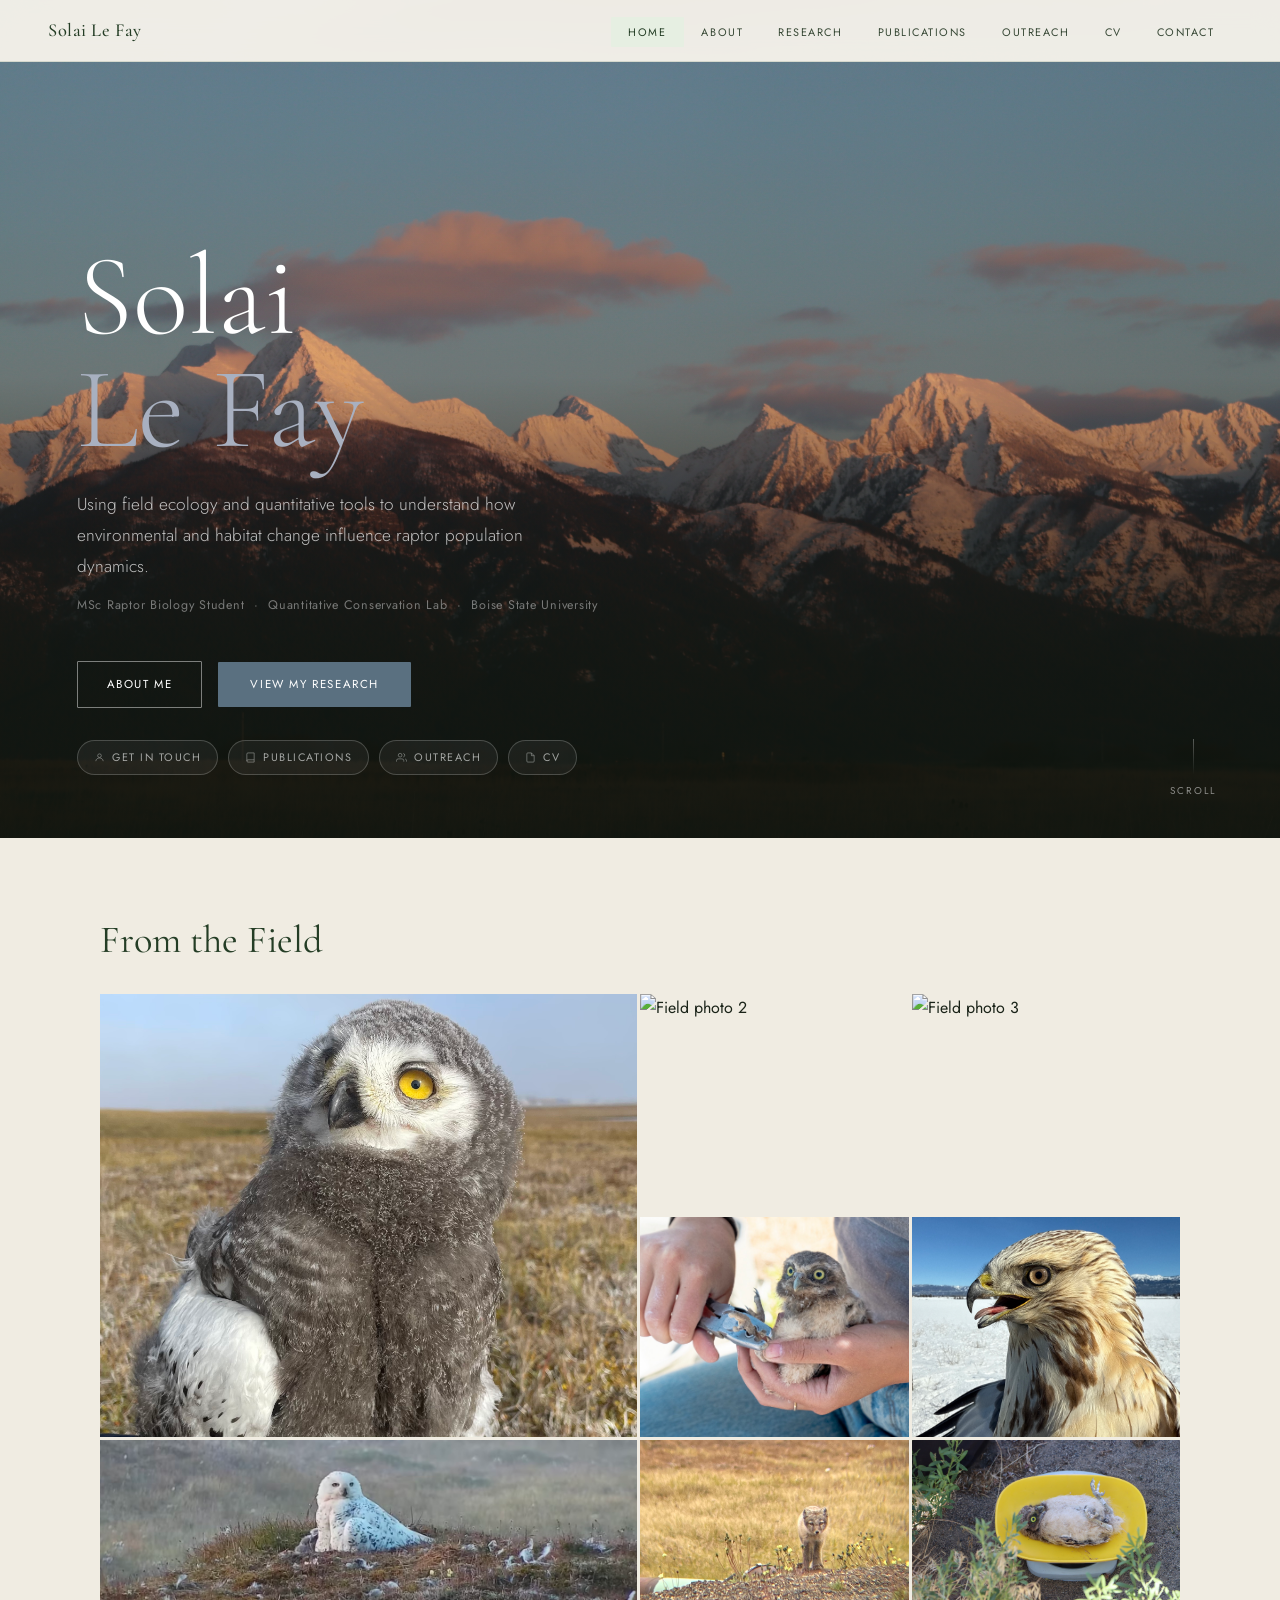
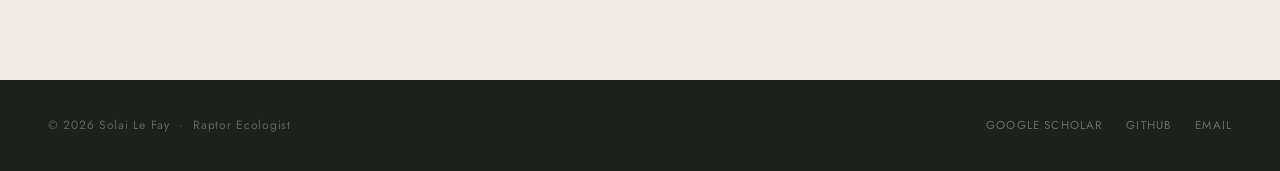
==== index.html @ 983c35a6 "Update index.html" ====
<!DOCTYPE html>
<html lang="en">
<head>
  <meta charset="UTF-8"/>
  <meta name="viewport" content="width=device-width, initial-scale=1.0"/>
  <title>Solai Le Fay | Raptor Ecologist</title>
  <link rel="stylesheet" href="style.css"/>
</head>
<body>
<script src="nav.js"></script>
<div class="page-wrap" style="padding-top:0;">

  <!-- HERO -->
  <div class="hero">
    <!--
      TO ADD YOUR PHOTO: delete the <svg> block below and replace with:
      <img src="hero.jpg" alt="Field photo" class="hero-bg"/>
    -->
   <img src="images/index/hero.JPG" alt="Field photo" class="hero-bg"/>

    <div class="hero-scrim"></div>

    <div class="hero-content">
      <p class="hero-eyebrow"></p>
      <h1 class="hero-name">Solai<br><em>Le Fay</em></h1>
      <p class="hero-tagline">Using field ecology and quantitative tools to understand how environmental and habitat change influence raptor population dynamics.</p>
      <p class="hero-affil">MSc Raptor Biology Student &nbsp;·&nbsp; Quantitative Conservation Lab &nbsp;·&nbsp; Boise State University</p>

      <div class="hero-cta">
        <a href="about.html" class="btn btn-ghost">About Me</a>
        <a href="research.html" class="btn btn-solid">View My Research</a>
      </div>

      <div class="hero-page-links">
        <a href="contact.html" class="hero-page-link">
          <svg width="11" height="11" viewBox="0 0 24 24" fill="none" stroke="currentColor" stroke-width="2"><circle cx="12" cy="8" r="4"/><path d="M4 20c0-4 3.6-7 8-7s8 3 8 7"/></svg>
          Get in Touch
        </a>
        <a href="publications.html" class="hero-page-link">
          <svg width="11" height="11" viewBox="0 0 24 24" fill="none" stroke="currentColor" stroke-width="2"><path d="M4 19.5A2.5 2.5 0 0 1 6.5 17H20"/><path d="M6.5 2H20v20H6.5A2.5 2.5 0 0 1 4 19.5v-15A2.5 2.5 0 0 1 6.5 2z"/></svg>
          Publications
        </a>
        <a href="outreach.html" class="hero-page-link">
          <svg width="11" height="11" viewBox="0 0 24 24" fill="none" stroke="currentColor" stroke-width="2"><path d="M17 21v-2a4 4 0 0 0-4-4H5a4 4 0 0 0-4 4v2"/><circle cx="9" cy="7" r="4"/><path d="M23 21v-2a4 4 0 0 0-3-3.87"/><path d="M16 3.13a4 4 0 0 1 0 7.75"/></svg>
          Outreach
        </a>
        <a href="cv.html" class="hero-page-link">
          <svg width="11" height="11" viewBox="0 0 24 24" fill="none" stroke="currentColor" stroke-width="2"><path d="M14 2H6a2 2 0 0 0-2 2v16a2 2 0 0 0 2 2h12a2 2 0 0 0 2-2V8z"/><polyline points="14 2 14 8 20 8"/></svg>
          CV
        </a>
      </div>
    </div>

    <div class="scroll-hint">
      <div class="scroll-line"></div>
      <span>Scroll</span>
    </div>
  </div>

 <!-- FIELD PHOTO GRID -->
<div class="home-photos">
  <div class="home-photos-inner">
    <div class="home-photos-head">
      <h2 class="h2">From the Field</h2>
    </div>
   <div class="photo-grid-large">
  <div class="pg-focal"><img src="images/index/home5.jpeg" alt="Field photo 1"/></div>
  <div class="pg-top-mid"><img src="images/index/home3.JPG" alt="Field photo 2"/></div>
  <div class="pg-top-right"><img src="images/index/home1.JPG" alt="Field photo 3"/></div>
  <div class="pg-mid-mid"><img src="images/index/home9.jpg" alt="Field photo 4"/></div>
  <div class="pg-mid-right"><img src="images/index/home10.JPG" alt="Field photo 5" style="object-position:50% 40%;"/></div>
  <div class="pg-bot-left"><img src="images/index/home7.jpg" alt="Field photo 6"/></div>
  <div class="pg-bot-mid"><img src="images/index/home2.JPG" alt="Field photo 7" style="object-position:30% 60%"/></div>
  <div class="pg-bot-right"><img src="images/index/home4.JPG" alt="Field photo 8"/></div>
</div>
  </div>
</div>
<footer>
  <p>© 2026 Solai Le Fay &nbsp;·&nbsp; Raptor Ecologist</p>
  <nav>
    <a href="#">Google Scholar</a>
    <a href="#">GitHub</a>
    <a href="mailto:solailefay@u.boisestate.edu">Email</a>
  </nav>
</footer>
</body>
</html>
---- style.css ----
@import url('https://fonts.googleapis.com/css2?family=Cormorant+Garamond:ital,wght@0,300;0,400;0,500;0,600;1,300;1,400;1,500&family=Jost:wght@300;400;500&display=swap');

:root {
  --forest: #243d25;
  --moss:   #3a5c3b;
  --sage:   #6b8f5e;
  --fern:   #9dba8e;
  --mist:   #e6efe2;
  --cream:  #f5f2eb;
  --warm:   #f0ece2;
  --ink:    #1a2318;
  --ink2:   #374835;
  --earth:  #7a6250;
  --rule:   rgba(60,90,60,0.14);
  --gold:   #c4a882;
  --nav-h:  62px;
  --lightblue: #a8b0c0;
  --dustyblue: #5a7080;
}

*, *::before, *::after { box-sizing: border-box; margin: 0; padding: 0; }
html { scroll-behavior: smooth; font-size: 16px; }

body {
  font-family: 'Jost', sans-serif;
  background: var(--cream);
  color: var(--ink);
  line-height: 1.7;
}

/* ── BUTTONS ── */
.btn {
  display: inline-flex; align-items: center; gap: 0.5rem;
  font-family: 'Jost', sans-serif;
  font-size: 0.72rem; letter-spacing: 0.14em; text-transform: uppercase;
  font-weight: 400; text-decoration: none; cursor: pointer;
  border: none; transition: all 0.22s;
}
.btn-solid { background: var(--dustyblue); color: #fff; padding: 0.82rem 2rem; border-radius: 1px; }
.btn-solid:hover { background: #8fa3b0; }
.btn-ghost { background: transparent; color: #fff; padding: 0.8rem 1.8rem; border-radius: 1px; border: 1px solid rgba(255,255,255,0.45); }
.btn-ghost:hover { background: rgba(255,255,255,0.1); border-color: rgba(255,255,255,0.7); }
.btn-outline { background: transparent; color: var(--forest); padding: 0.75rem 1.6rem; border-radius: 1px; border: 1px solid var(--moss); }
.btn-outline:hover { background: var(--mist); }

/* ── PHOTO PLACEHOLDER ── */
.ph {
  background: var(--mist);
  display: flex; flex-direction: column;
  align-items: center; justify-content: center;
  gap: 0.7rem; color: var(--sage);
  font-size: 0.68rem; letter-spacing: 0.12em; text-transform: uppercase;
}
.ph svg { opacity: 0.35; }
.phico { display: block; opacity: 0.3; }

/* ── SECTION CHROME ── */
.label { font-size: 0.68rem; letter-spacing: 0.22em; text-transform: uppercase; color: var(--sage); margin-bottom: 0.6rem; }
.label-light { color: var(--fern); }
.h2 { font-family: 'Cormorant Garamond', serif; font-size: clamp(1.9rem,3vw,2.8rem); font-weight: 400; color: var(--forest); line-height: 1.15; }

/* ── NAV ── */
nav {
  position: fixed; top: 0; left: 0; right: 0; z-index: 200;
  background: rgba(245,242,235,0.96);
  backdrop-filter: blur(12px);
  border-bottom: 1px solid var(--rule);
  height: var(--nav-h);
  display: flex; align-items: center;
  justify-content: space-between;
  padding: 0 3rem;
}
.nav-name {
  font-family: 'Cormorant Garamond', serif;
  font-size: 1.15rem; font-weight: 500;
  color: var(--forest); text-decoration: none;
  letter-spacing: 0.03em;
}
.nav-links { display: flex; gap: 0; list-style: none; }
.nav-links a {
  font-size: 0.68rem; letter-spacing: 0.14em; text-transform: uppercase;
  color: var(--ink2); text-decoration: none;
  padding: 0.45rem 1.1rem; border-radius: 1px;
  transition: color 0.18s, background 0.18s; font-weight: 400;
}
.nav-links a:hover, .nav-links a.active { color: var(--forest); background: var(--mist); }

/* hamburger for mobile */
.nav-hamburger { display: none; flex-direction: column; gap: 5px; cursor: pointer; padding: 4px; background: none; border: none; }
.nav-hamburger span { display: block; width: 22px; height: 1.5px; background: var(--ink); }

@media (max-width: 820px) {
  nav { padding: 0 1.5rem; }
  .nav-hamburger { display: flex; }
  .nav-links { display: none; position: fixed; top: var(--nav-h); left: 0; right: 0; background: var(--cream); border-bottom: 1px solid var(--rule); flex-direction: column; padding: 1rem 1.5rem 1.5rem; }
  .nav-links.open { display: flex; }
  .nav-links a { padding: 0.75rem 0.5rem; font-size: 0.85rem; }
}

/* ── PAGE WRAP ── */
.page-wrap { padding-top: var(--nav-h); min-height: 100vh; }

/* ── PAGE BANNER (shared across all inner pages) ── */
.page-banner { position: relative; overflow: hidden; display: flex; align-items: flex-end; }
.page-banner-ph { position: absolute; inset: 0; width: 100%; height: 100%; }
.page-banner-img { position: absolute; inset: 0; width: 100%; height: 100%; object-fit: cover; object-position: center 35%; }
.page-banner-scrim { position: absolute; inset: 0; background: linear-gradient(to bottom, rgba(15,22,15,0.1) 20%, rgba(15,22,15,0.75) 100%); }
.page-banner-content { position: relative; z-index: 2; padding: 3rem 6vw; }
.page-banner-content .label { color: var(--fern); }
.page-banner-title { font-family: 'Cormorant Garamond', serif; font-size: clamp(2.4rem,5vw,4rem); font-weight: 300; color: #fff; line-height: 1.08; }

/* ── FOOTER ── */
footer {
  background: var(--ink);
  padding: 2.2rem 3rem;
  display: flex; align-items: center; justify-content: space-between;
  flex-wrap: wrap; gap: 1rem;
}
footer p { font-size: 0.75rem; color: rgba(255,255,255,0.3); letter-spacing: 0.06em; }
footer nav { display: flex; gap: 1.5rem; position: static; height: auto; background: none; border: none; backdrop-filter: none; padding: 0; }
footer nav a { font-size: 0.72rem; color: rgba(255,255,255,0.35); text-decoration: none; letter-spacing: 0.1em; text-transform: uppercase; transition: color 0.2s; }
footer nav a:hover { color: var(--fern); }

/* ══════════════════════════════
   HOME
══════════════════════════════ */
.hero { position: relative; width: 100%; height: calc(100vh - var(--nav-h)); min-height: 580px; overflow: hidden; display: flex; align-items: flex-end; }
.hero-bg { position: absolute; inset: 0; width: 100%; height: 100%; object-fit: cover; }
.hero-ph { position: absolute; inset: 0; width: 100%; height: 100%; }
.hero-scrim { position: absolute; inset: 0; background: linear-gradient(to bottom, rgba(15,22,15,0.05) 0%, rgba(15,22,15,0.12) 45%, rgba(15,22,15,0.72) 78%, rgba(15,22,15,0.88) 100%); }
.hero-content { position: relative; z-index: 2; padding: 0 6vw 7vh; max-width: 860px; animation: fadeUp 1s 0.2s both; }
.hero-eyebrow { font-size: 0.7rem; letter-spacing: 0.24em; text-transform: uppercase; color: var(--fern); margin-bottom: 1.1rem; font-weight: 400; }
.hero-name { font-family: 'Cormorant Garamond', serif; font-size: clamp(3.8rem,9vw,7.5rem); font-weight: 300; color: #fff; line-height: 0.98; margin-bottom: 1.4rem; }
.hero-name em { font-style: normal; color: var(--lightblue); }
.hero-tagline { font-size: clamp(0.9rem,1.8vw,1.08rem); color: rgba(255,255,255,0.72); font-weight: 300; max-width: 50ch; margin-bottom: 0.8rem; line-height: 1.8; }
.hero-affil { font-size: 0.78rem; color: rgba(255,255,255,0.42); letter-spacing: 0.06em; margin-bottom: 2.8rem; }
.hero-cta { display: flex; gap: 1rem; flex-wrap: wrap; align-items: center; }
.hero-page-links { display: flex; gap: 0.6rem; flex-wrap: wrap; margin-top: 2rem; }
.hero-page-link { display: inline-flex; align-items: center; gap: 0.45rem; font-family: 'Jost', sans-serif; font-size: 0.68rem; letter-spacing: 0.14em; text-transform: uppercase; color: rgba(255,255,255,0.6); padding: 0.45rem 1rem; border: 1px solid rgba(255,255,255,0.2); border-radius: 40px; text-decoration: none; transition: all 0.2s; font-weight: 400; cursor: pointer; background: rgba(255,255,255,0.05); }
.hero-page-link:hover { color: #fff; border-color: rgba(255,255,255,0.5); background: rgba(255,255,255,0.1); }
.hero-page-link svg { opacity: 0.6; }
.scroll-hint { position: absolute; bottom: 2.4rem; right: 5vw; z-index: 2; display: flex; flex-direction: column; align-items: center; gap: 8px; opacity: 0.5; }
.scroll-hint span { font-size: 0.62rem; letter-spacing: 0.2em; text-transform: uppercase; color: #fff; }
.scroll-line { width: 1px; height: 36px; background: linear-gradient(to bottom, rgba(255,255,255,0.6), transparent); }

.home-photos { background: var(--warm); padding: 5rem 3rem; }
.home-photos-inner { max-width: 1080px; margin: 0 auto; }
.home-photos-head { display: flex; align-items: flex-end; justify-content: space-between; margin-bottom: 2rem; flex-wrap: wrap; gap: 1rem; }
.photo-grid-large {
  display: grid;
  grid-template-columns: 2fr 1fr 1fr;
  grid-template-rows: 220px 220px 160px;
  gap: 3px;
}
.pg-focal {
  grid-column: 1;
  grid-row: 1 / 3;
  overflow: hidden;
}
.pg-top-mid {
  grid-column: 2;
  grid-row: 1;
  overflow: hidden;
}
.pg-top-right {
  grid-column: 3;
  grid-row: 1;
  overflow: hidden;
}
.pg-mid-mid {
  grid-column: 2;
  grid-row: 2;
  overflow: hidden;
}
.pg-mid-right {
  grid-column: 3;
  grid-row: 2;
  overflow: hidden;
}
.pg-bot-left {
  grid-column: 1;
  grid-row: 3;
  overflow: hidden;
}
.pg-bot-mid {
  grid-column: 2;
  grid-row: 3;
  overflow: hidden;
}
.pg-bot-right {
  grid-column: 3;
  grid-row: 3;
  overflow: hidden;
}
.photo-grid-large > div img {
  width: 100%; height: 100%;
  object-fit: cover;
  display: block;
  transition: transform 0.45s cubic-bezier(0.25,0.46,0.45,0.94);
}
.photo-grid-large > div:hover img {
  transform: scale(1.06);
}

@media (max-width: 900px) {
  .photo-grid-large {
    grid-template-columns: 1fr 1fr;
    grid-template-rows: auto;
    gap: 3px;
  }
  .pg-focal,
  .pg-top-mid,
  .pg-top-right,
  .pg-mid-mid,
  .pg-mid-right,
  .pg-bot-left,
  .pg-bot-mid,
  .pg-bot-right {
    grid-column: span 1;
    grid-row: span 1;
  }
  .photo-grid-large > div {
    aspect-ratio: 4/3;
  }
}

@keyframes fadeUp { from { opacity: 0; transform: translateY(18px); } to { opacity: 1; transform: translateY(0); } }

/* ══════════════════════════════
   ABOUT
══════════════════════════════ */
.about-layout { display: grid; grid-template-columns: 320px 1fr; gap: 5rem; max-width: 1080px; margin: 0 auto; padding: 5rem 3rem; }
.about-photo-wrap { position: sticky; top: calc(var(--nav-h) + 2rem); align-self: start; }
.about-photo { width: 100%; aspect-ratio: 3/4; object-fit: cover; border-radius: 2px; }
.about-photo-ph { width: 100%; aspect-ratio: 3/4; border-radius: 2px; }
.social-row { display: flex; flex-wrap: wrap; gap: 0.5rem; margin-top: 1.2rem; }
.social-chip { font-size: 0.68rem; letter-spacing: 0.1em; text-transform: uppercase; color: var(--forest); border: 1px solid var(--rule); padding: 0.38rem 0.9rem; border-radius: 40px; text-decoration: none; transition: all 0.18s; font-weight: 400; }
.social-chip:hover { background: var(--mist); border-color: var(--sage); }
.about-text h2 { font-family: 'Cormorant Garamond', serif; font-size: clamp(1.7rem,2.8vw,2.2rem); font-weight: 400; color: var(--forest); line-height: 1.2; margin-bottom: 1.6rem; }
.about-text p { font-weight: 300; color: var(--ink2); margin-bottom: 1.3rem; line-height: 1.85; font-size: 1rem; }
.interests-head { font-size: 0.68rem; letter-spacing: 0.2em; text-transform: uppercase; color: var(--sage); margin: 2.5rem 0 1.1rem; padding-bottom: 0.5rem; border-bottom: 1px solid var(--rule); }
.interests-grid { display: grid; grid-template-columns: 1fr 1fr; gap: 0.5rem 2rem; }
.interest { font-size: 0.9rem; color: var(--ink2); font-weight: 300; display: flex; align-items: center; gap: 0.6rem; }
.interest::before { content: ''; width: 5px; height: 5px; border-radius: 50%; background: var(--sage); flex-shrink: 0; }
.field-strip { background: var(--forest); padding: 4.5rem 3rem; }
.field-strip-inner { max-width: 1080px; margin: 0 auto; }
.field-strip-head { margin-bottom: 2rem; }
.field-strip-head .label { color: var(--fern); }
.field-strip-head .h2 { color: #fff; }
.field-grid { display: grid; grid-template-columns: repeat(4,1fr); gap: 8px;}
.field-grid .fp {aspect-ratio: 3/4; border-radius: 2px; overflow: hidden; }
.field-grid .fp .ph,
.field-grid .fp img { width: 100%; height: 100%; object-fit: cover; }
.field-grid .fp .ph { background: rgba(255,255,255,0.06); color: var(--fern); }
.field-grid .fp.wide {
  grid-column: span 2; aspect-ratio: 6/4;}


/* ══════════════════════════════
   RESEARCH
══════════════════════════════ */
.research-wrap { max-width: 1080px; margin: 0 auto; padding: 5rem 3rem; }
.research-intro { font-size: 1rem; color: var(--ink2); font-weight: 300; max-width: 62ch; margin: 0 auto 4rem; line-height: 1.85; text-align: center; }
.proj-title { font-family: 'Cormorant Garamond', serif; font-size: 2.2rem; font-weight: 500; color: var(--forest); line-height: 1.2; margin-bottom: 1rem; }
.main-project { display: grid; grid-template-columns: 1fr 1fr; border: 1px solid var(--rule); border-radius: 2px; overflow: hidden; margin-bottom: 4.5rem; box-shadow: 0 2px 24px rgba(36,61,37,0.06); }
.main-project-photo { aspect-ratio: auto; overflow: hidden; }
.main-project-photo .ph,
.main-project-photo img { width: 100%; height: 100%; object-fit: cover; min-height: 360px; }
.main-project-body { padding: 3.5rem; background: #fff; display: flex; flex-direction: column; justify-content: center; }
.proj-tag { font-size: 0.67rem; letter-spacing: 0.16em; text-transform: uppercase; color: var(--sage); margin-bottom: 0.9rem; }
.proj-desc { font-size: 0.95rem; color: var(--ink2); font-weight: 300; line-height: 1.82; margin-bottom: 1.5rem; }
.tags { display: flex; flex-wrap: wrap; gap: 0.4rem; margin-bottom: 1.8rem; }
.tag { font-size: 0.68rem; letter-spacing: 0.06em; background: var(--mist); color: var(--forest); padding: 0.28rem 0.75rem; border-radius: 40px; }
.small-projects-label { font-size: 0.68rem; letter-spacing: 0.2em; text-transform: uppercase; color: var(--sage); margin-bottom: 1.4rem; }
.small-grid { display: grid; grid-template-columns: repeat(3,1fr); gap: 1.4rem; margin-bottom: 4rem; }
.small-card { border: 1px solid var(--rule); border-radius: 2px; overflow: hidden; background: #fff; transition: box-shadow 0.22s, transform 0.22s; }
.small-card:hover { box-shadow: 0 8px 32px rgba(36,61,37,0.1); transform: translateY(-2px); }
.small-card-photo { aspect-ratio: 16/9; overflow: hidden; }
.small-card-photo .ph,
.small-card-photo img { width: 100%; height: 100%; object-fit: cover; }
.small-card-body { padding: 1.5rem; }
.methods-bar { background: var(--forest); padding: 4.5rem 3rem; }
.methods-inner { max-width: 1080px; margin: 0 auto; }
.methods-bar .label { color: var(--fern); }
.methods-bar .h2 { color: #fff; margin-bottom: 2.5rem; }
.methods-grid { display: grid; grid-template-columns: repeat(3,1fr); gap: 2rem; }
.method-col { border-left: 1px solid rgba(157,186,142,0.35); padding-left: 1.4rem; }
.method-col h4 { font-family: 'Cormorant Garamond', serif; font-size: 1.1rem; color: #fff; margin-bottom: 0.6rem; font-weight: 500; }
.method-col p { font-size: 0.82rem; color: rgba(157,186,142,0.65); font-weight: 300; line-height: 1.7; }

/* ══════════════════════════════
   PUBLICATIONS
══════════════════════════════ */
.pubs-wrap { max-width: 820px; margin: 0 auto; padding: 5rem 3rem; }
.pub-section-head { font-family: 'Cormorant Garamond', serif; font-size: 1.7rem; font-style: italic; font-weight: 300; color: var(--forest); padding-bottom: 0.8rem; border-bottom: 1px solid var(--rule); margin-bottom: 0; }
.pub-entry { padding: 1.6rem 0; border-bottom: 1px solid var(--rule); }
.pub-title { font-family: 'Cormorant Garamond', serif; font-size: 1.05rem; font-style: italic; font-weight: 400; color: var(--ink); line-height: 1.45; margin-bottom: 0.3rem; }
.pub-authors { font-size: 0.85rem; color: var(--ink2); font-weight: 300; margin-bottom: 0.2rem; }
.pub-authors strong { font-weight: 500; color: var(--forest); }
.pub-venue { font-size: 0.82rem; color: var(--earth); }
.pub-links { display: flex; gap: 1.2rem; margin-top: 0.6rem; }
.pub-link { font-size: 0.7rem; letter-spacing: 0.1em; text-transform: uppercase; color: var(--sage); text-decoration: none; border-bottom: 1px solid rgba(107,143,94,0.3); transition: color 0.18s, border-color 0.18s; padding-bottom: 1px; }
.pub-link:hover { color: var(--forest); border-color: var(--sage); }

/* ══════════════════════════════
   OUTREACH
══════════════════════════════ */
.impact-band { background: var(--forest); padding: 4rem 3rem; }
.impact-band-inner { max-width: 1080px; margin: 0 auto; }
.impact-row { display: grid; gap: 0; }
.impact-col { padding: 1.5rem 2rem; border-left: 1px solid rgba(157,186,142,0.2); text-align: center; }
.impact-col:first-child { border-left: none; }
.impact-num { font-family: 'Cormorant Garamond', serif; font-size: 3rem; color: var(--fern); font-style: italic; line-height: 1; margin-bottom: 0.4rem; }
.impact-lbl { font-size: 0.75rem; color: rgba(157,186,142,0.6); letter-spacing: 0.06em; line-height: 1.5; }
.out-section { padding: 5rem 3rem; }
.out-inner { max-width: 1080px; margin: 0 auto; }
.news-grid { display: grid; grid-template-columns: repeat(3,1fr); gap: 1.4rem; }
.news-card { border: 1px solid var(--rule); border-radius: 2px; overflow: hidden; background: #fff; display: flex; flex-direction: column; transition: box-shadow 0.22s, transform 0.22s; }
.news-card:hover { box-shadow: 0 8px 28px rgba(36,61,37,0.1); transform: translateY(-2px); }
.news-photo { aspect-ratio: 16/9; overflow: hidden; }
.news-photo .ph,
.news-photo img { width: 100%; height: 100%; object-fit: cover; }
.news-body { padding: 1.4rem 1.5rem; flex: 1; display: flex; flex-direction: column; }
.news-outlet { font-size: 0.67rem; letter-spacing: 0.15em; text-transform: uppercase; color: var(--sage); margin-bottom: 0.5rem; }
.news-headline { font-family: 'Cormorant Garamond', serif; font-size: 1.1rem; color: var(--forest); line-height: 1.35; flex: 1; margin-bottom: 0.6rem; }
.news-date { font-size: 0.78rem; color: var(--earth); }
.news-link { display: inline-block; margin-top: 0.9rem; font-size: 0.68rem; letter-spacing: 0.1em; text-transform: uppercase; color: var(--sage); text-decoration: none; border-bottom: 1px solid rgba(107,143,94,0.3); padding-bottom: 1px; }
.news-link:hover { color: var(--forest); }
.outing-layout { display: grid; grid-template-columns: 1fr 1fr; gap: 5rem; align-items: start; }
.outing-text h3 { font-family: 'Cormorant Garamond', serif; font-size: 1.7rem; color: var(--forest); margin-bottom: 1rem; line-height: 1.25; font-weight: 400; }
.outing-text p { font-size: 0.96rem; color: var(--ink2); font-weight: 300; line-height: 1.85; margin-bottom: 1.1rem; }
.outing-list { list-style: none; }
.outing-item { display: flex; gap: 1.2rem; padding: 1.2rem 0; border-bottom: 1px solid var(--rule); align-items: flex-start; }
.outing-item:last-child { border-bottom: none; }
.outing-icon { width: 38px; height: 38px; border-radius: 50%; background: var(--mist); display: flex; align-items: center; justify-content: center; flex-shrink: 0; color: var(--sage); }
.outing-body h4 { font-family: 'Cormorant Garamond', serif; font-size: 1rem; color: var(--forest); margin-bottom: 0.2rem; font-weight: 500; }
.outing-body p { font-size: 0.84rem; color: var(--ink2); font-weight: 300; }
.mosaic { display: grid; grid-template-columns: repeat(3,1fr); gap: 8px; }
.mosaic .m1 { grid-column: span 2; }
.mosaic .m4 { grid-column: span 2; }
.mosaic .mp { overflow: hidden; border-radius: 2px; cursor: pointer; }
.mosaic .mp .ph,
.mosaic .mp img { width: 100%; height: 100%; object-fit: cover; transition: transform 0.45s cubic-bezier(0.25,0.46,0.45,0.94); }
.mosaic .mp:hover img,
.mosaic .mp:hover .ph { transform: scale(1.06); }

/* ══════════════════════════════
   CV
══════════════════════════════ */
.cv-layout { display: grid; grid-template-columns: 220px 1fr; gap: 5rem; max-width: 1000px; margin: 0 auto; padding: 5rem 3rem; }
.cv-aside { position: sticky; top: calc(var(--nav-h) + 2rem); align-self: start; }
.cv-contact p { font-size: 0.85rem; color: var(--ink2); font-weight: 300; line-height: 1.75; margin-bottom: 0.3rem; }
.cv-contact a { color: var(--forest); text-decoration: none; }
.cv-aside-head { font-size: 0.67rem; letter-spacing: 0.18em; text-transform: uppercase; color: var(--sage); margin: 2rem 0 0.8rem; padding-bottom: 0.4rem; border-bottom: 1px solid var(--rule); }
.cv-skill { font-size: 0.84rem; color: var(--ink2); font-weight: 300; margin-bottom: 0.32rem; display: flex; align-items: center; gap: 0.5rem; }
.cv-skill::before { content: ''; width: 4px; height: 4px; border-radius: 50%; background: var(--sage); flex-shrink: 0; }
.cv-section { margin-bottom: 3rem; }
.cv-head { font-size: 0.67rem; letter-spacing: 0.18em; text-transform: uppercase; color: var(--sage); margin-bottom: 1.2rem; padding-bottom: 0.5rem; border-bottom: 1px solid var(--rule); }
.cv-entry { display: grid; grid-template-columns: 5.5rem 1fr; gap: 1rem; margin-bottom: 1.6rem; }
.cv-date { font-size: 0.78rem; color: var(--earth); padding-top: 0.1rem; line-height: 1.5; }
.cv-body h3 { font-family: 'Cormorant Garamond', serif; font-size: 1.05rem; color: var(--forest); font-weight: 500; margin-bottom: 0.15rem; line-height: 1.3; }
.cv-body .inst { font-size: 0.83rem; color: var(--earth); margin-bottom: 0.2rem; }
.cv-body .detail { font-size: 0.86rem; color: var(--ink2); font-weight: 300; line-height: 1.7; }

/* ══════════════════════════════
   CONTACT
══════════════════════════════ */
.contact-layout { display: grid; grid-template-columns: 1fr 1fr; gap: 5.5rem; max-width: 1000px; margin: 0 auto; padding: 5rem 3rem; align-items: start; }
.contact-text h2 { font-family: 'Cormorant Garamond', serif; font-size: 1.9rem; color: var(--forest); margin-bottom: 1.2rem; font-weight: 400; line-height: 1.2; }
.contact-text p { font-size: 0.96rem; color: var(--ink2); font-weight: 300; line-height: 1.85; margin-bottom: 1rem; }
.contact-deets { list-style: none; margin-top: 2.5rem; }
.contact-row { display: grid; grid-template-columns: 5rem 1fr; gap: 1rem; padding: 0.9rem 0; border-bottom: 1px solid var(--rule); align-items: start; }
.contact-lbl { font-size: 0.67rem; letter-spacing: 0.15em; text-transform: uppercase; color: var(--sage); padding-top: 0.1rem; }
.contact-val { font-size: 0.9rem; color: var(--ink2); font-weight: 300; }
.contact-val a { color: var(--forest); text-decoration: none; }

/* ══════════════════════════════
   MOBILE RESPONSIVE
══════════════════════════════ */
@media (max-width: 900px) {
  .about-layout { grid-template-columns: 1fr; gap: 2.5rem; padding: 3rem 1.5rem; }
  .about-photo-wrap { position: static; }
  .about-photo, .about-photo-ph { aspect-ratio: 4/3; max-height: 320px; }
  .main-project { grid-template-columns: 1fr; }
  .small-grid { grid-template-columns: 1fr; }
  .methods-grid { grid-template-columns: 1fr 1fr; }
  .contact-layout { grid-template-columns: 1fr; gap: 3rem; padding: 3rem 1.5rem; }
  .cv-layout { grid-template-columns: 1fr; gap: 2rem; padding: 3rem 1.5rem; }
  .cv-aside { position: static; }
  .photo-grid { grid-template-columns: 1fr 1fr; grid-template-rows: auto; }
  .photo-grid .g:first-child { grid-row: span 1; }
  .field-row { grid-template-columns: 1fr 1fr; }
  .outing-layout { grid-template-columns: 1fr; gap: 2rem; }
  .news-grid { grid-template-columns: 1fr; }
  .impact-row { grid-template-columns: 1fr 1fr; }
  .out-section { padding: 3rem 1.5rem; }
  .mosaic { grid-template-columns: 1fr 1fr; }
  .mosaic .m1, .mosaic .m4 { grid-column: span 1; }
}
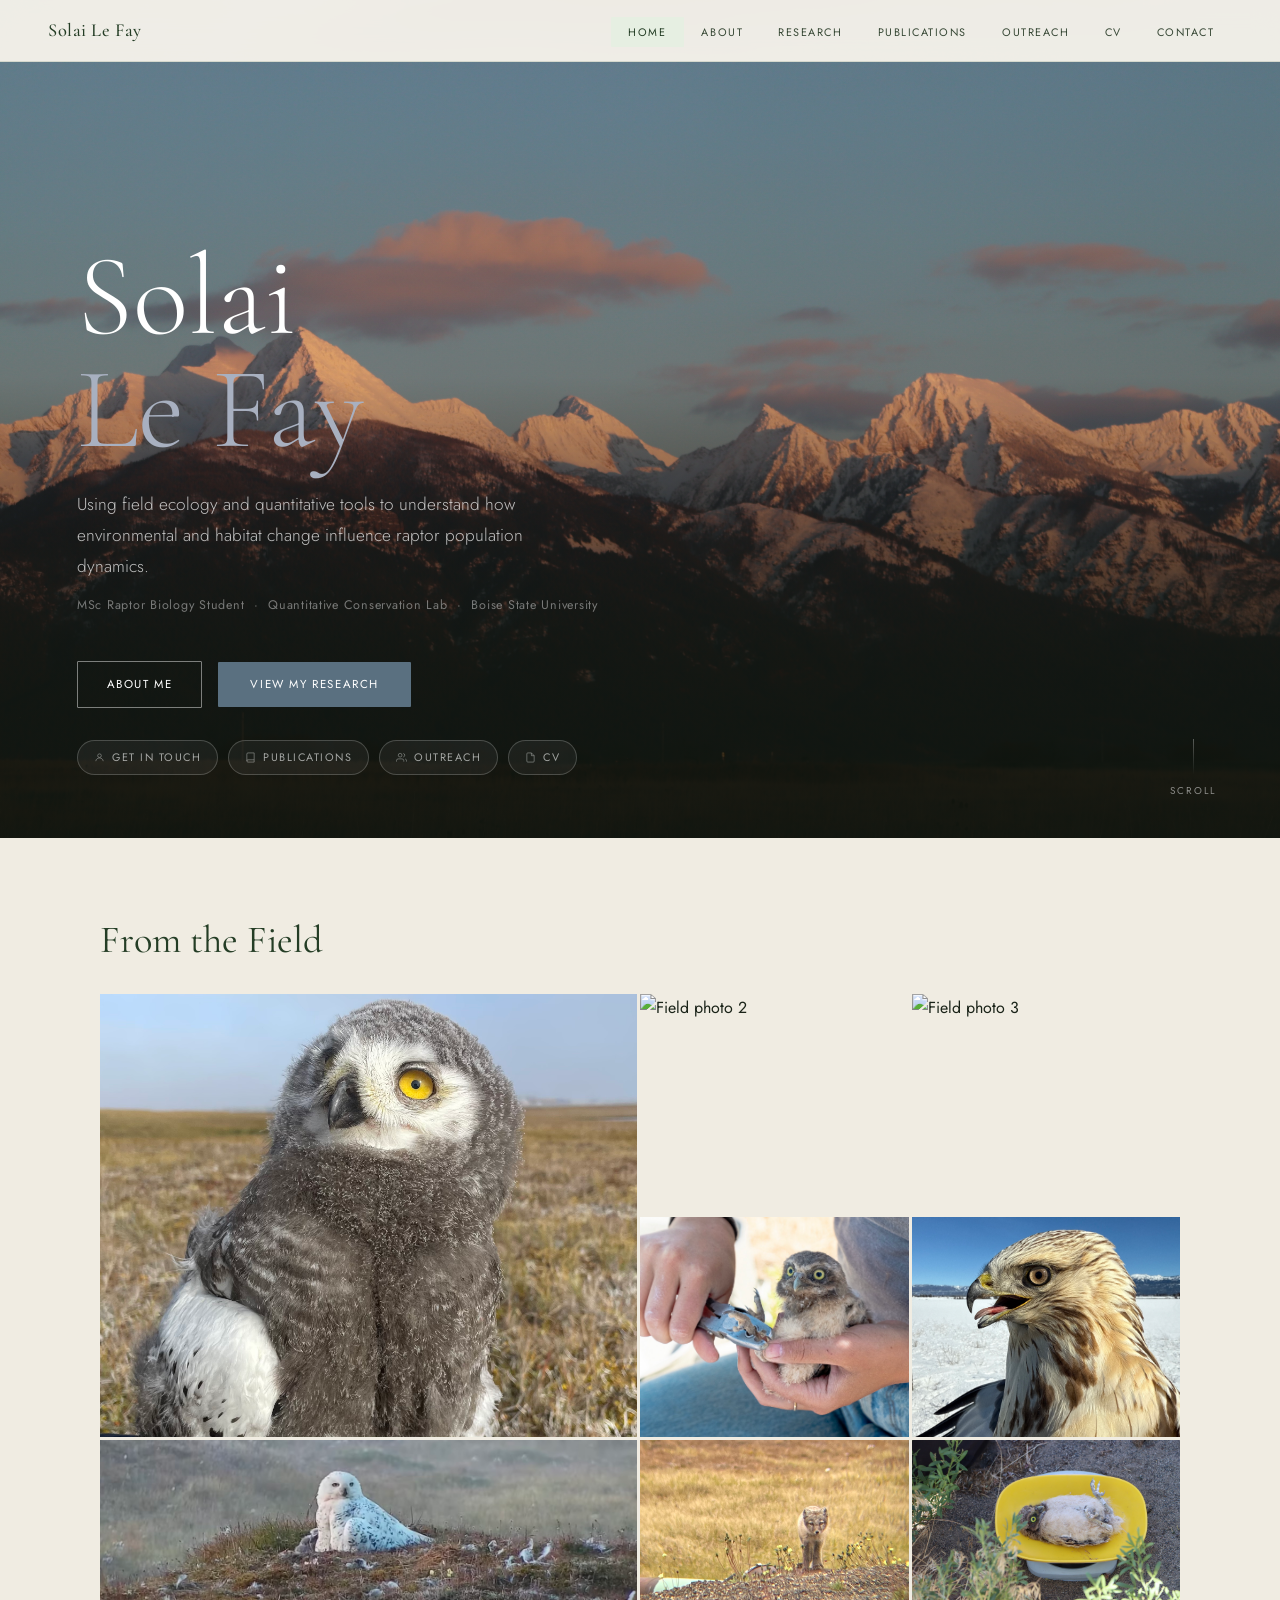
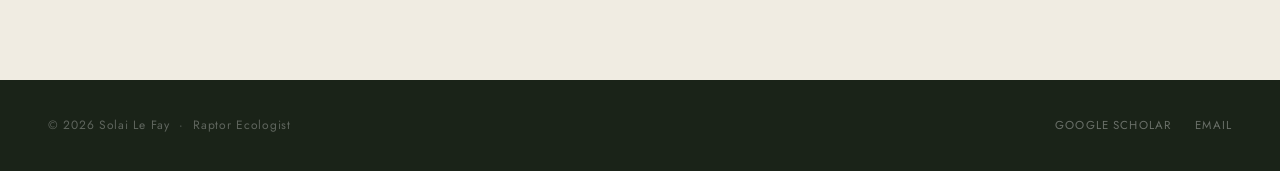
==== commit c2cdae50: "Update index.html" ====
--- a/index.html
+++ b/index.html
@@ -5,6 +5,7 @@
   <meta name="viewport" content="width=device-width, initial-scale=1.0"/>
   <title>Solai Le Fay | Raptor Ecologist</title>
   <link rel="stylesheet" href="style.css"/>
+  <link rel="icon" type="image/png" href="favicon.png"/>
 </head>
 <body>
 <script src="nav.js"></script>
@@ -79,7 +80,6 @@
   <p>© 2026 Solai Le Fay &nbsp;·&nbsp; Raptor Ecologist</p>
   <nav>
     <a href="#">Google Scholar</a>
-    <a href="#">GitHub</a>
     <a href="mailto:solailefay@u.boisestate.edu">Email</a>
   </nav>
 </footer>
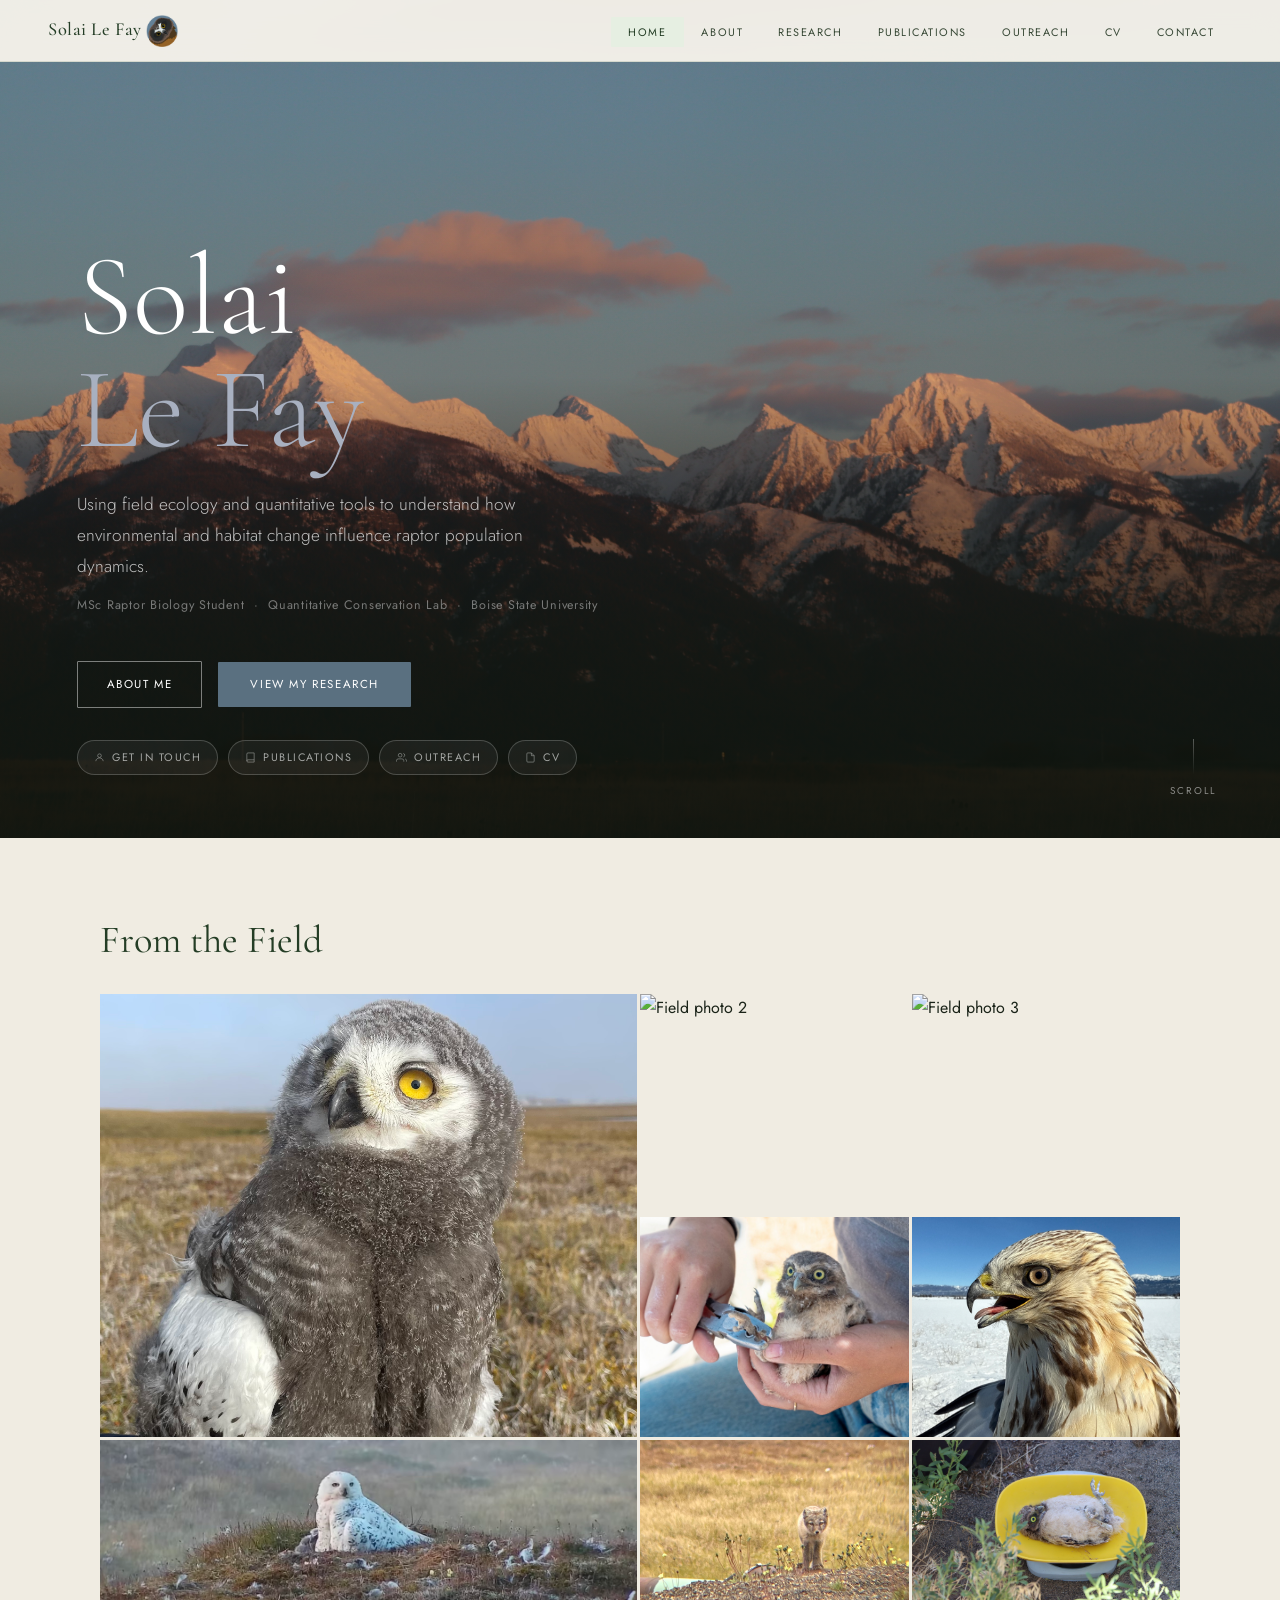
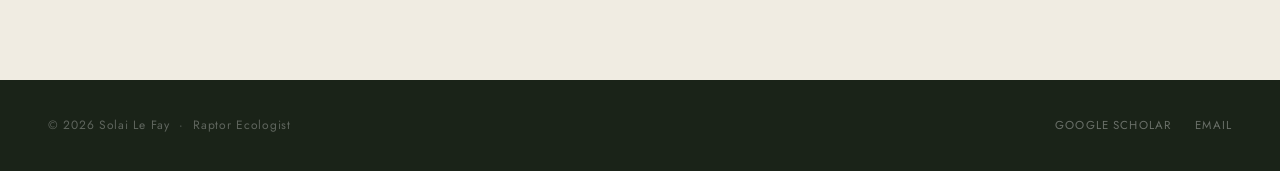
==== commit a759d292: "Update index.html" ====
--- a/index.html
+++ b/index.html
@@ -79,7 +79,7 @@
 <footer>
   <p>© 2026 Solai Le Fay &nbsp;·&nbsp; Raptor Ecologist</p>
   <nav>
-    <a href="#">Google Scholar</a>
+    <a href="https://scholar.google.com/citations?user=TCH7iNIAAAAJ&hl=en" target="_blank">Google Scholar</a>
     <a href="mailto:solailefay@u.boisestate.edu">Email</a>
   </nav>
 </footer>
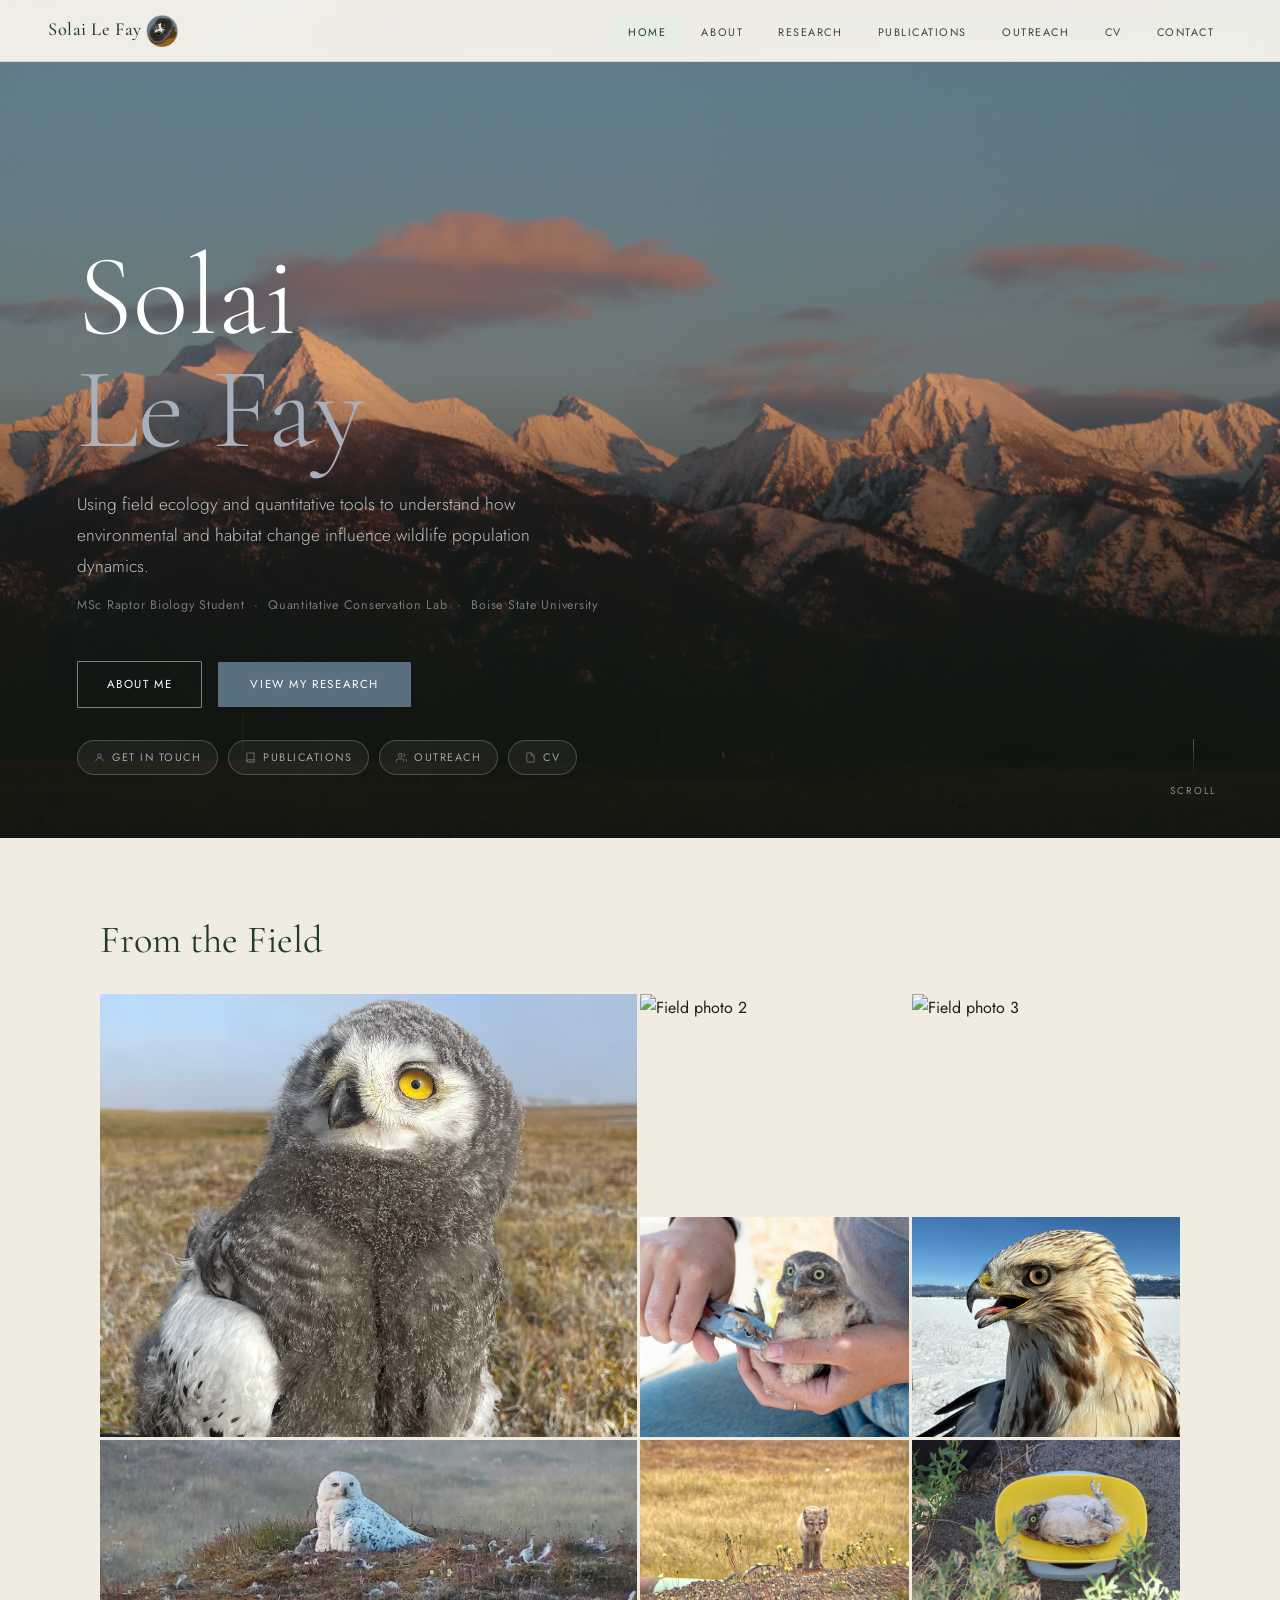
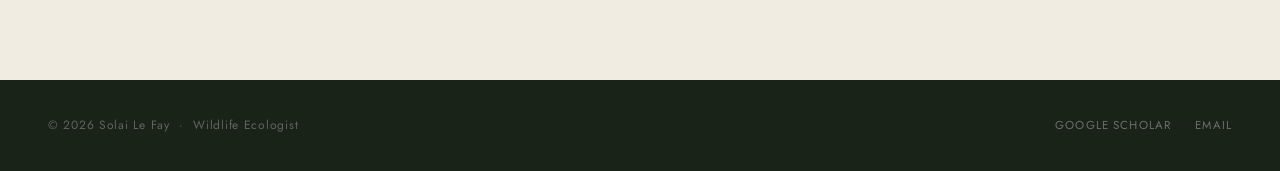
==== commit 5bebb67a: "Update index.html" ====
--- a/index.html
+++ b/index.html
@@ -3,7 +3,9 @@
 <head>
   <meta charset="UTF-8"/>
   <meta name="viewport" content="width=device-width, initial-scale=1.0"/>
-  <title>Solai Le Fay | Raptor Ecologist</title>
+  <meta name="description" content="Solai Le Fay — MSc Raptor Biology student at Boise State University researching owl population dynamics and raptor ecology."/>
+<meta name="author" content="Solai Le Fay"/>
+  <title>Solai Le Fay | Wildlife Ecologist</title>
   <link rel="stylesheet" href="style.css"/>
   <link rel="icon" type="image/png" href="favicon.png"/>
 </head>
@@ -24,7 +26,7 @@
     <div class="hero-content">
       <p class="hero-eyebrow"></p>
       <h1 class="hero-name">Solai<br><em>Le Fay</em></h1>
-      <p class="hero-tagline">Using field ecology and quantitative tools to understand how environmental and habitat change influence raptor population dynamics.</p>
+      <p class="hero-tagline">Using field ecology and quantitative tools to understand how environmental and habitat change influence wildlife population dynamics.</p>
       <p class="hero-affil">MSc Raptor Biology Student &nbsp;·&nbsp; Quantitative Conservation Lab &nbsp;·&nbsp; Boise State University</p>
 
       <div class="hero-cta">
@@ -77,7 +79,7 @@
   </div>
 </div>
 <footer>
-  <p>© 2026 Solai Le Fay &nbsp;·&nbsp; Raptor Ecologist</p>
+  <p>© 2026 Solai Le Fay &nbsp;·&nbsp; Wildlife Ecologist</p>
   <nav>
     <a href="https://scholar.google.com/citations?user=TCH7iNIAAAAJ&hl=en" target="_blank">Google Scholar</a>
     <a href="mailto:solailefay@u.boisestate.edu">Email</a>
--- a/style.css
+++ b/style.css
@@ -4,7 +4,7 @@
   --forest: #243d25;
   --moss:   #3a5c3b;
   --sage:   #6b8f5e;
-  --fern:   #9dba8e;
+  --fern:  #9dba8e;
   --mist:   #e6efe2;
   --cream:  #f5f2eb;
   --warm:   #f0ece2;
@@ -307,7 +307,7 @@
 ══════════════════════════════ */
 .impact-band { background: var(--forest); padding: 4rem 3rem; }
 .impact-band-inner { max-width: 1080px; margin: 0 auto; }
-.impact-row { display: grid; gap: 0; }
+.impact-row { display: grid; gap: 0; grid-template-columns: repeat(3, 1fr); }
 .impact-col { padding: 1.5rem 2rem; border-left: 1px solid rgba(157,186,142,0.2); text-align: center; }
 .impact-col:first-child { border-left: none; }
 .impact-num { font-family: 'Cormorant Garamond', serif; font-size: 3rem; color: var(--fern); font-style: italic; line-height: 1; margin-bottom: 0.4rem; }
@@ -326,7 +326,7 @@
 .news-date { font-size: 0.78rem; color: var(--earth); }
 .news-link { display: inline-block; margin-top: 0.9rem; font-size: 0.68rem; letter-spacing: 0.1em; text-transform: uppercase; color: var(--sage); text-decoration: none; border-bottom: 1px solid rgba(107,143,94,0.3); padding-bottom: 1px; }
 .news-link:hover { color: var(--forest); }
-.outing-layout { display: grid; grid-template-columns: 1fr 1fr; gap: 5rem; align-items: start; }
+.outing-layout { display: grid; grid-template-columns: 1fr 1fr; gap: 5rem; align-items: center; }
 .outing-text h3 { font-family: 'Cormorant Garamond', serif; font-size: 1.7rem; color: var(--forest); margin-bottom: 1rem; line-height: 1.25; font-weight: 400; }
 .outing-text p { font-size: 0.96rem; color: var(--ink2); font-weight: 300; line-height: 1.85; margin-bottom: 1.1rem; }
 .outing-list { list-style: none; }
@@ -383,7 +383,7 @@
   .about-photo, .about-photo-ph { aspect-ratio: 4/3; max-height: 320px; }
   .main-project { grid-template-columns: 1fr; }
   .small-grid { grid-template-columns: 1fr; }
-  .methods-grid { grid-template-columns: 1fr 1fr; }
+  .methods-grid { grid-template-columns: 1fr ;}
   .contact-layout { grid-template-columns: 1fr; gap: 3rem; padding: 3rem 1.5rem; }
   .cv-layout { grid-template-columns: 1fr; gap: 2rem; padding: 3rem 1.5rem; }
   .cv-aside { position: static; }
@@ -392,8 +392,8 @@
   .field-row { grid-template-columns: 1fr 1fr; }
   .outing-layout { grid-template-columns: 1fr; gap: 2rem; }
   .news-grid { grid-template-columns: 1fr; }
-  .impact-row { grid-template-columns: 1fr 1fr; }
+  .impact-row { grid-template-columns: 1fr 1fr 1fr; }
   .out-section { padding: 3rem 1.5rem; }
-  .mosaic { grid-template-columns: 1fr 1fr; }
+  .mosaic { grid-template-columns: 1fr 1fr 1fr; }
   .mosaic .m1, .mosaic .m4 { grid-column: span 1; }
 }
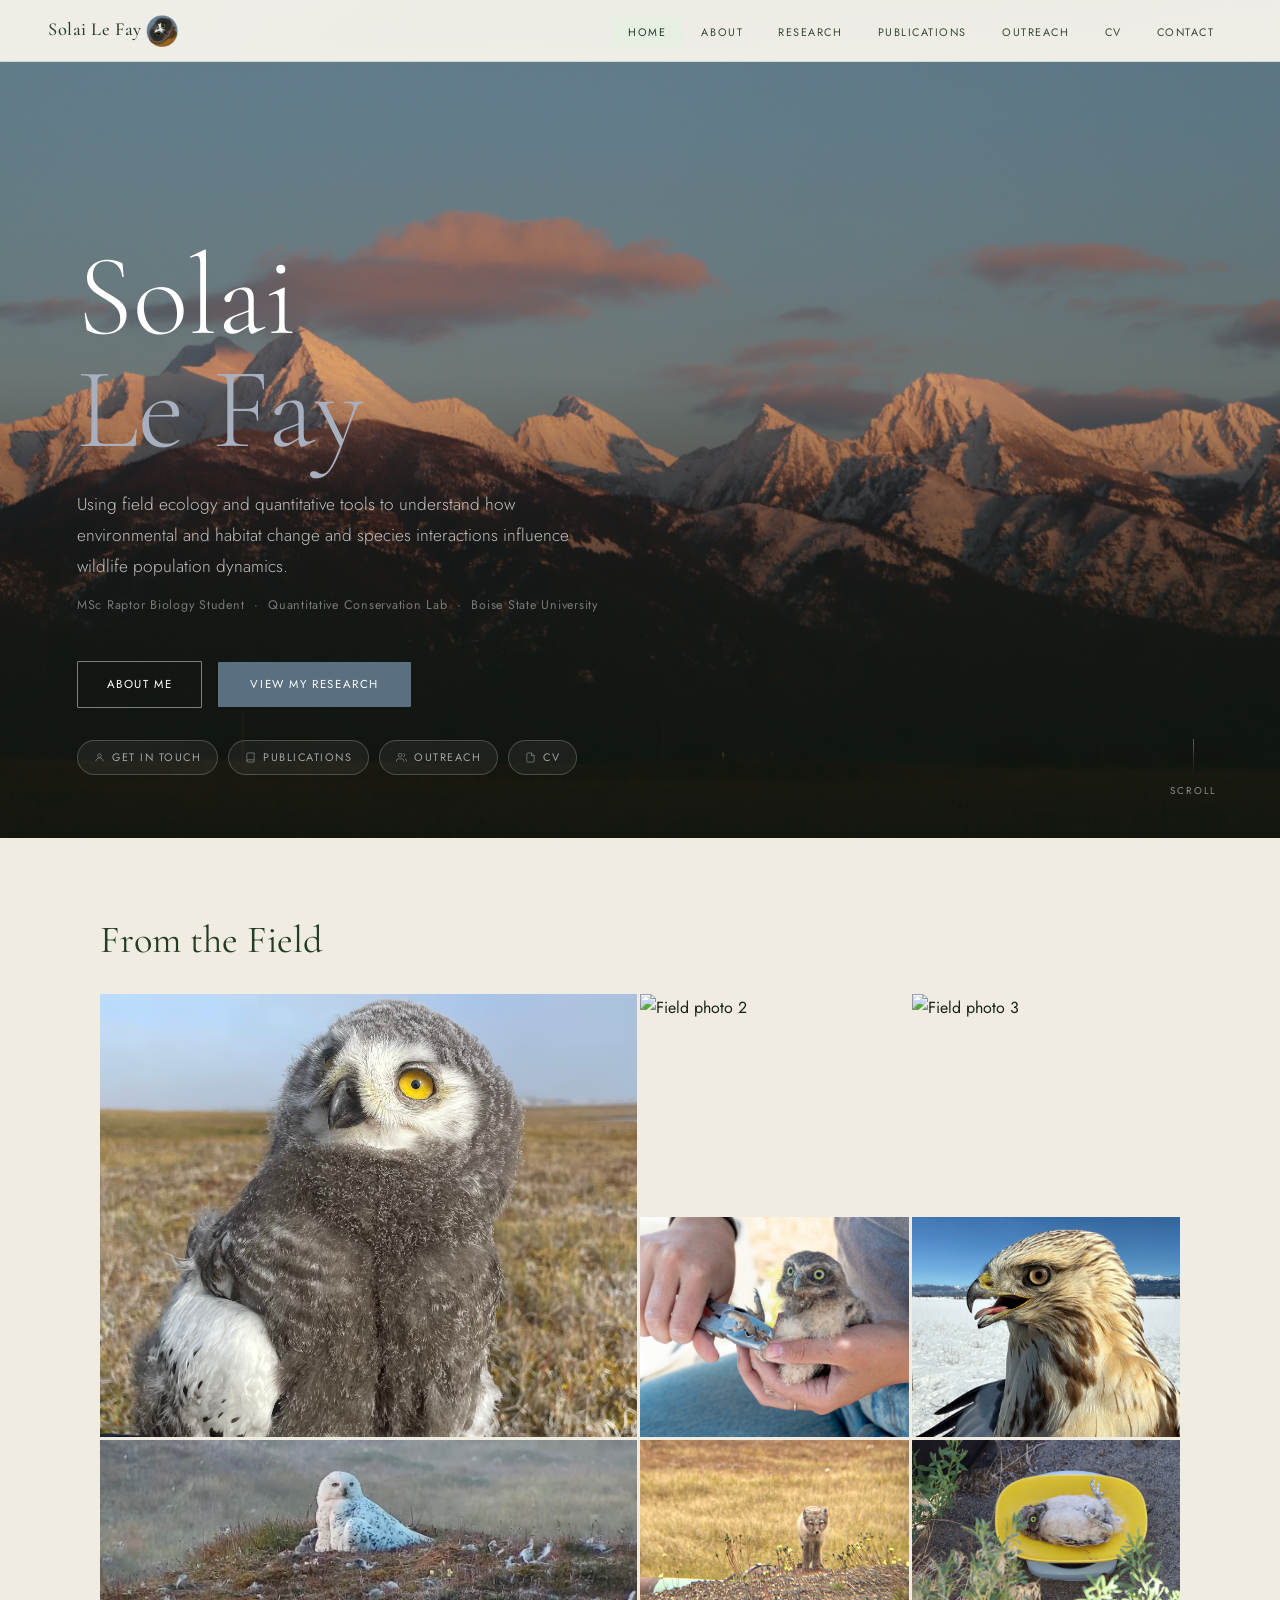
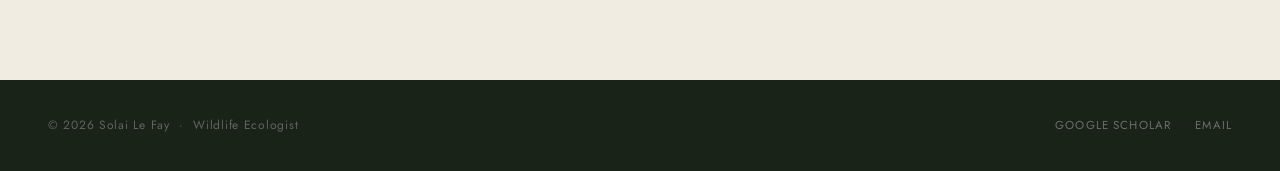
==== commit 31c31adc: "Update index.html" ====
--- a/index.html
+++ b/index.html
@@ -26,7 +26,7 @@
     <div class="hero-content">
       <p class="hero-eyebrow"></p>
       <h1 class="hero-name">Solai<br><em>Le Fay</em></h1>
-      <p class="hero-tagline">Using field ecology and quantitative tools to understand how environmental and habitat change influence wildlife population dynamics.</p>
+      <p class="hero-tagline">Using field ecology and quantitative tools to understand how environmental and habitat change and species interactions influence wildlife population dynamics.</p>
       <p class="hero-affil">MSc Raptor Biology Student &nbsp;·&nbsp; Quantitative Conservation Lab &nbsp;·&nbsp; Boise State University</p>
 
       <div class="hero-cta">
